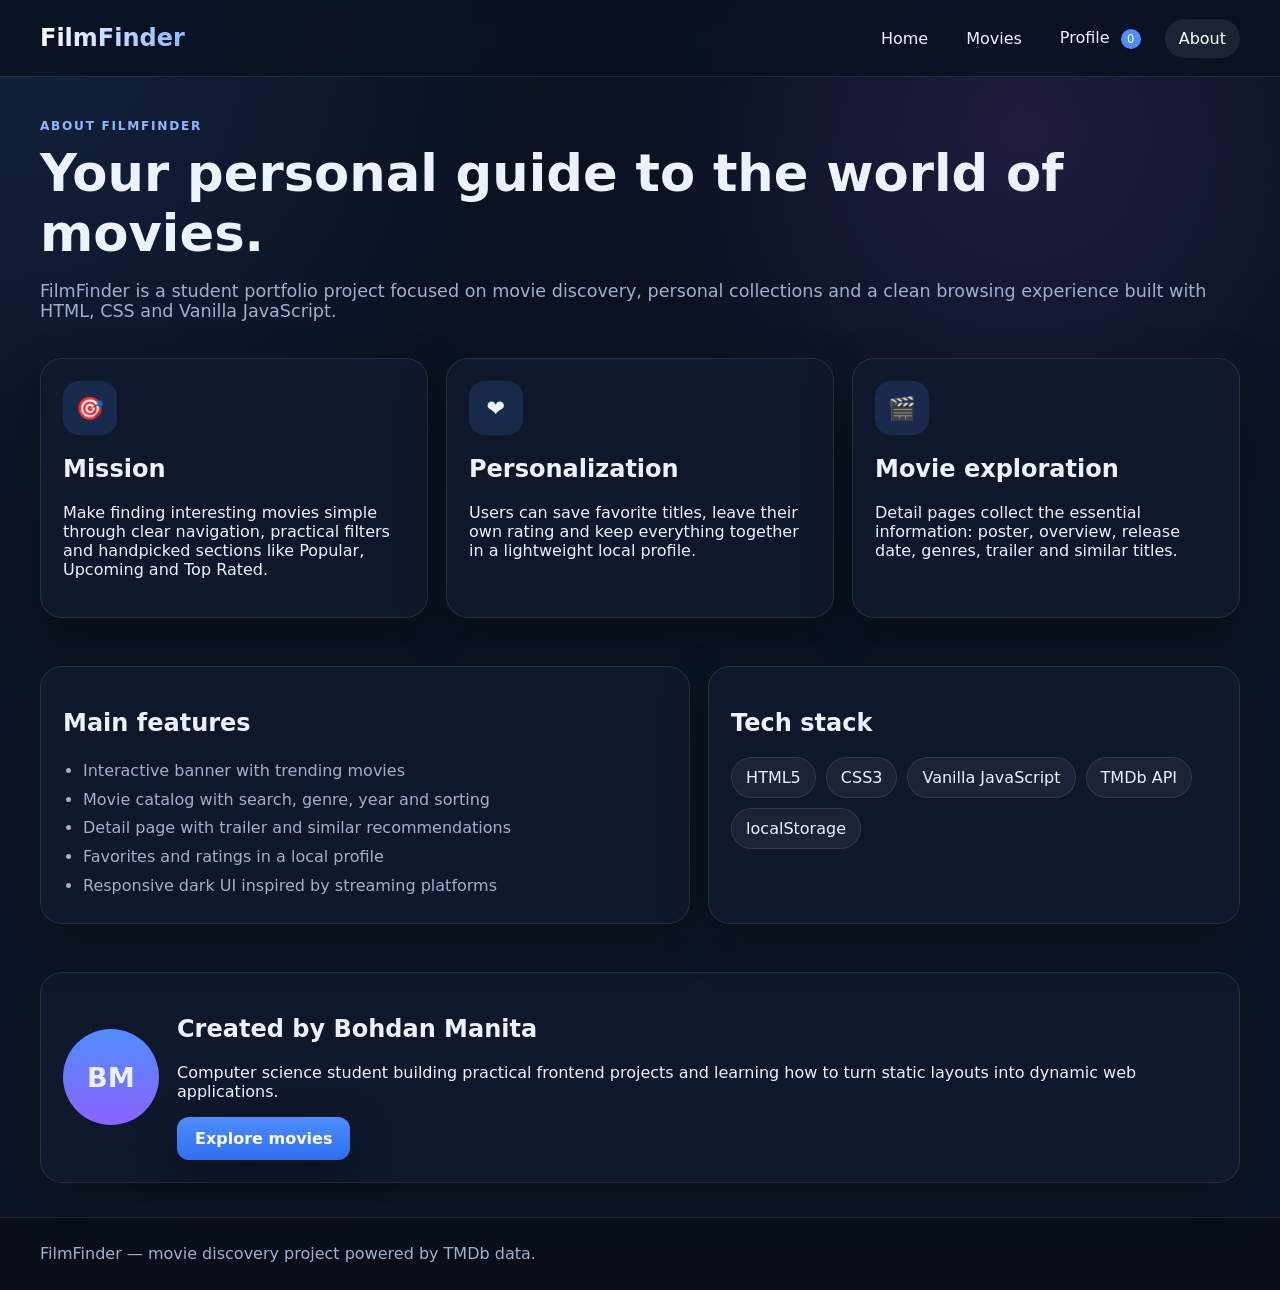
==== about.html @ 2740fe64 "Add files via upload" ====
<!DOCTYPE html>
<html lang="uk">
  <head>
    <meta charset="utf-8" />
    <meta name="viewport" content="width=device-width,initial-scale=1" />
    <title>FilmFinder — About</title>
    <link rel="stylesheet" href="style.css" />
  </head>
  <body data-page="about">
    <div class="site-shell">
      <header class="site-header">
        <nav class="container navbar" aria-label="Main navigation">
          <a class="brand" href="index.html">FilmFinder</a>
          <button class="nav-toggle" id="nav-toggle" aria-label="Open menu">☰</button>
          <ul class="nav-list" id="nav-list">
            <li><a href="index.html">Home</a></li>
            <li><a href="films.html">Movies</a></li>
            <li><a href="profile.html">Profile <span id="fav-count">0</span></a></li>
            <li><a href="about.html" aria-current="page">About</a></li>
          </ul>
        </nav>
      </header>

      <main class="site-main">
        <section class="container about-hero">
          <p class="eyebrow">About FilmFinder</p>
          <h1>Your personal guide to the world of movies.</h1>
          <p class="subtle large">
            FilmFinder is a student portfolio project focused on movie discovery, personal collections and a clean browsing experience built with HTML, CSS and Vanilla JavaScript.
          </p>
        </section>

        <section class="container about-grid section-block">
          <article class="glass-card about-card">
            <div class="icon-badge">🎯</div>
            <h2>Mission</h2>
            <p>
              Make finding interesting movies simple through clear navigation, practical filters and handpicked sections like Popular, Upcoming and Top Rated.
            </p>
          </article>

          <article class="glass-card about-card">
            <div class="icon-badge">❤️</div>
            <h2>Personalization</h2>
            <p>
              Users can save favorite titles, leave their own rating and keep everything together in a lightweight local profile.
            </p>
          </article>

          <article class="glass-card about-card">
            <div class="icon-badge">🎬</div>
            <h2>Movie exploration</h2>
            <p>
              Detail pages collect the essential information: poster, overview, release date, genres, trailer and similar titles.
            </p>
          </article>
        </section>

        <section class="container section-block about-columns">
          <div class="glass-card">
            <h2>Main features</h2>
            <ul class="feature-list">
              <li>Interactive banner with trending movies</li>
              <li>Movie catalog with search, genre, year and sorting</li>
              <li>Detail page with trailer and similar recommendations</li>
              <li>Favorites and ratings in a local profile</li>
              <li>Responsive dark UI inspired by streaming platforms</li>
            </ul>
          </div>

          <div class="glass-card">
            <h2>Tech stack</h2>
            <div class="tech-list">
              <span>HTML5</span>
              <span>CSS3</span>
              <span>Vanilla JavaScript</span>
              <span>TMDb API</span>
              <span>localStorage</span>
            </div>
          </div>
        </section>

        <section class="container section-block">
          <div class="glass-card creator-card">
            <div class="profile-avatar large">BM</div>
            <div>
              <h2>Created by Bohdan Manita</h2>
              <p>
                Computer science student building practical frontend projects and learning how to turn static layouts into dynamic web applications.
              </p>
              <a class="btn" href="films.html">Explore movies</a>
            </div>
          </div>
        </section>
      </main>

      <footer class="site-footer">
        <div class="container footer-inner">
          <p>FilmFinder — movie discovery project powered by TMDb data.</p>
        </div>
      </footer>
    </div>

    <script src="config.js"></script>
    <script src="app.js"></script>
  </body>
</html>
---- style.css ----
:root {
  --bg: #09111f;
  --bg-soft: #101a2c;
  --panel: rgba(16, 26, 44, 0.82);
  --panel-strong: rgba(10, 17, 31, 0.95);
  --line: rgba(255, 255, 255, 0.1);
  --text: #edf2ff;
  --muted: #9fb0ce;
  --accent: #4f8cff;
  --accent-strong: #2f6ff0;
  --danger: #ff5e7d;
  --success: #67dca5;
  --shadow: 0 18px 45px rgba(0,0,0,0.35);
  --radius: 18px;
  --max: 1200px;
  --card-radius: 16px;
  --font: Inter, system-ui, -apple-system, BlinkMacSystemFont, "Segoe UI", sans-serif;
}

* { box-sizing: border-box; }
html, body { margin: 0; min-height: 100%; }
body {
  font-family: var(--font);
  color: var(--text);
  background:
    radial-gradient(circle at top left, rgba(79,140,255,0.14), transparent 30%),
    radial-gradient(circle at 80% 10%, rgba(161,99,255,0.14), transparent 25%),
    linear-gradient(180deg, #09111f 0%, #0d1628 100%);
}
img { max-width: 100%; display: block; }
a { color: inherit; }
button, input, select { font: inherit; }

.site-shell { min-height: 100vh; display: flex; flex-direction: column; }
.site-main { flex: 1; }
.container { width: min(var(--max), calc(100% - 32px)); margin: 0 auto; }
.hidden { display: none !important; }
.visually-hidden {
  position: absolute; width: 1px; height: 1px; padding: 0; margin: -1px;
  overflow: hidden; clip: rect(0,0,0,0); white-space: nowrap; border: 0;
}
.subtle { color: var(--muted); }
.large { font-size: 1.1rem; }
.eyebrow {
  margin: 0 0 10px;
  color: #8fb6ff;
  text-transform: uppercase;
  letter-spacing: 0.14em;
  font-size: 0.76rem;
  font-weight: 700;
}

.site-header {
  position: sticky; top: 0; z-index: 50;
  backdrop-filter: blur(14px);
  background: rgba(9, 17, 31, 0.84);
  border-bottom: 1px solid var(--line);
}
.navbar {
  display: flex; align-items: center; justify-content: space-between;
  min-height: 76px; gap: 18px;
}
.brand {
  text-decoration: none; font-size: 1.5rem; font-weight: 800;
  background: linear-gradient(90deg, #fff, #8cb7ff);
  -webkit-background-clip: text; background-clip: text; color: transparent;
}
.nav-list {
  display: flex; gap: 10px; align-items: center; list-style: none; margin: 0; padding: 0;
}
.nav-list a {
  text-decoration: none; color: var(--text); font-weight: 500;
  padding: 10px 14px; border-radius: 999px; transition: 0.25s ease;
}
.nav-list a:hover, .nav-list a[aria-current="page"] {
  background: rgba(255,255,255,0.08); color: #fff;
}
#fav-count {
  display: inline-grid; place-items: center; min-width: 20px; height: 20px;
  padding: 0 6px; margin-left: 6px; border-radius: 999px;
  background: var(--accent); color: #fff; font-size: 0.72rem;
}
.nav-toggle { display: none; }

.hero { padding: 48px 0 22px; }
.hero-grid {
  display: grid; grid-template-columns: 1.05fr 1fr; gap: 26px; align-items: center;
}
.hero-home h1 { margin: 0 0 14px; font-size: clamp(2.2rem, 5vw, 4.3rem); line-height: 1.03; }
.hero-text { color: var(--muted); font-size: 1.08rem; max-width: 600px; }
.hero-actions { display: flex; gap: 14px; flex-wrap: wrap; margin-top: 28px; }
.hero-showcase { min-width: 0; }
.hero-slider-card {
  position: relative; min-height: 420px; border-radius: 28px; overflow: hidden;
  background: var(--panel); border: 1px solid var(--line); box-shadow: var(--shadow);
}
.hero-slider-content {
  min-height: inherit; display: flex; align-items: flex-end; padding: 24px;
  background-size: cover; background-position: center;
}
.hero-slider-content::before {
  content: ""; position: absolute; inset: 0;
  background: linear-gradient(180deg, rgba(4,7,16,0.08) 10%, rgba(4,7,16,0.88) 82%);
}
.hero-slider-inner { position: relative; z-index: 1; max-width: min(72%, 520px); padding-right: 18px; }
.hero-slider-inner h2 { margin: 0 0 10px; font-size: 2rem; }
.hero-slider-inner p { color: #d7e3ff; margin: 0 0 18px; }
.hero-meta { display: flex; gap: 10px; flex-wrap: wrap; color: #dce8ff; font-size: 0.95rem; margin-bottom: 14px; }
.slider-arrow {
  position: absolute; bottom: 20px; top: auto; transform: none; z-index: 3;
  width: 44px; height: 44px; border-radius: 50%; border: 1px solid rgba(255,255,255,0.12); cursor: pointer;
  background: rgba(8, 13, 24, 0.82); color: #fff; font-size: 1.55rem;
  display: grid; place-items: center; backdrop-filter: blur(8px);
}
.slider-arrow:hover { background: rgba(24, 45, 85, 0.95); }
.slider-arrow.left { right: 74px; left: auto; }
.slider-arrow.right { right: 20px; }
.slider-dots { display: flex; justify-content: center; gap: 8px; margin-top: 16px; }
.slider-dot {
  width: 10px; height: 10px; border-radius: 999px; background: rgba(255,255,255,0.22);
  border: none; cursor: pointer;
}
.slider-dot.active { background: var(--accent); width: 28px; }

.btn {
  display: inline-flex; align-items: center; justify-content: center; gap: 8px;
  border: 0; border-radius: 12px; padding: 12px 18px; cursor: pointer;
  background: linear-gradient(180deg, var(--accent), var(--accent-strong));
  color: #fff; text-decoration: none; font-weight: 700; box-shadow: var(--shadow);
}
.btn.secondary {
  background: rgba(255,255,255,0.06); color: var(--text); border: 1px solid var(--line); box-shadow: none;
}
.btn.danger { background: linear-gradient(180deg, #ff6f90, var(--danger)); }
.text-action {
  background: transparent; border: 0; color: #8fb6ff; cursor: pointer; padding: 0;
}

.section-block { padding: 14px 0 34px; }
.tight-top { padding-top: 8px; }
.section-head {
  display: flex; align-items: center; justify-content: space-between; gap: 16px; margin-bottom: 18px;
}
.section-head h2 { margin: 0; font-size: 1.55rem; }
.section-head a { color: #a6c4ff; text-decoration: none; }

.movie-grid {
  display: grid; grid-template-columns: repeat(auto-fill, minmax(220px, 1fr)); gap: 18px;
}
.home-section-grid {
  grid-template-columns: repeat(5, minmax(0, 1fr));
}
.section-cta-card {
  display: flex;
  min-height: 100%;
  background: linear-gradient(180deg, rgba(79,140,255,0.18), rgba(16,25,49,0.96));
  border: 1px solid rgba(110,154,255,0.28);
}
.section-cta-card-inner {
  display: flex;
  flex: 1;
  flex-direction: column;
  justify-content: center;
  align-items: flex-start;
  gap: 14px;
  padding: 24px;
}
.cta-kicker {
  display: inline-flex;
  align-items: center;
  padding: 6px 10px;
  border-radius: 999px;
  background: rgba(255,255,255,0.08);
  color: #d8e4ff;
  font-size: 0.78rem;
  font-weight: 700;
  letter-spacing: 0.04em;
  text-transform: uppercase;
}
.section-cta-card h3 {
  margin: 0;
  font-size: 1.3rem;
}
.section-cta-card p {
  margin: 0;
  color: var(--muted);
  line-height: 1.6;
}
.section-cta-btn {
  margin-top: auto;
}
.movie-card {
  background: var(--panel); border: 1px solid var(--line); border-radius: var(--card-radius);
  overflow: hidden; box-shadow: var(--shadow); display: flex; flex-direction: column;
}
.movie-poster-link { display: block; aspect-ratio: 2 / 3; background: #0f172a; }
.movie-poster-link img { width: 100%; height: 100%; object-fit: cover; }
.movie-card-body { padding: 14px; display: flex; flex-direction: column; gap: 10px; }
.movie-card h3 { margin: 0; font-size: 1.03rem; line-height: 1.3; }
.movie-card-meta {
  color: var(--muted); font-size: 0.92rem; display: flex; gap: 8px; flex-wrap: wrap;
}
.movie-card-actions { display: grid; grid-template-columns: 1fr 1fr; gap: 10px; margin-top: auto; }
.mini-btn {
  padding: 10px 12px; border-radius: 12px; border: 1px solid var(--line); cursor: pointer;
  text-decoration: none; text-align: center; font-weight: 700; background: rgba(255,255,255,0.04); color: #fff;
}
.mini-btn.primary { background: linear-gradient(180deg, #4f8cff, #2f6ff0); border: 0; }
.mini-btn.favorite.active { background: rgba(255, 94, 125, 0.16); border-color: rgba(255, 94, 125, 0.35); color: #ffd7e1; }

.page-heading { padding: 34px 0 10px; }
.page-heading.compact { padding-bottom: 2px; }
.page-heading h1 { margin: 0 0 8px; font-size: clamp(2rem, 3vw, 3rem); }

.filters-shell { padding: 8px 0 12px; }
.filters-grid {
  display: grid; grid-template-columns: 2fr 1fr 1fr 1fr auto; gap: 14px;
  background: var(--panel); border: 1px solid var(--line); border-radius: 22px; padding: 16px;
}
.search-field { position: relative; }
.search-field input, .filters-grid select {
  width: 100%; min-height: 52px; border-radius: 14px; border: 1px solid var(--line);
  background: rgba(255,255,255,0.05); color: var(--text); padding: 0 16px;
}
option {
  color: var(--text);
  background-color: var(--bg-soft);
}
.search-field input { padding-right: 58px; }
.search-embed-btn {
  position: absolute; top: 50%; right: 8px; transform: translateY(-50%);
  width: 40px; height: 40px; border-radius: 12px; border: 0; cursor: pointer;
  background: linear-gradient(180deg, #4f8cff, #2f6ff0); color: #fff;
}
.reset-btn { min-width: 132px; border-color: rgba(255,255,255,0.16); }
.catalog-summary { color: var(--muted); margin-bottom: 16px; }
.empty-state {
  margin-top: 18px; padding: 20px; border-radius: 16px; text-align: center;
  background: rgba(255,255,255,0.04); color: var(--muted); border: 1px dashed var(--line);
}
.pagination {
  display: flex; flex-wrap: wrap; gap: 8px; justify-content: center; margin-top: 26px;
}
.page-btn {
  min-width: 42px; height: 42px; border-radius: 12px; border: 1px solid var(--line);
  background: rgba(255,255,255,0.04); color: #fff; cursor: pointer;
}
.page-btn.active { background: var(--accent); border-color: transparent; }

.movie-hero {
  position: relative; min-height: 560px; background-position: center; background-size: cover;
  border-bottom: 1px solid var(--line);
}
.movie-hero-overlay {
  background: linear-gradient(180deg, rgba(6,10,18,0.45), rgba(6,10,18,0.92) 68%, rgba(6,10,18,1));
  min-height: inherit;
}
.details-layout { padding-top: 28px; padding-bottom: 34px; }
.back-btn { margin-bottom: 18px; }
.details-main {
  display: grid; grid-template-columns: 320px 1fr; gap: 28px; align-items: end;
}
.details-poster-wrap img {
  width: 100%; aspect-ratio: 2 / 3; object-fit: cover; border-radius: 22px; box-shadow: var(--shadow);
}
.details-copy h1 { margin: 0 0 12px; font-size: clamp(2rem, 4vw, 3.4rem); }
.detail-meta { color: #d9e4ff; margin: 0 0 16px; }
.detail-description { max-width: 800px; color: #e0e8f8; font-size: 1.03rem; line-height: 1.75; }
.details-actions-row { display: flex; gap: 12px; flex-wrap: wrap; margin: 26px 0; }
.rating-panel {
  background: rgba(8, 14, 26, 0.62); border: 1px solid var(--line); border-radius: 18px; padding: 18px;
  max-width: 640px;
}
.rating-panel h2 { margin: 0 0 6px; }
.stars { display: flex; flex-wrap: wrap; gap: 8px; margin: 16px 0 10px; }
.star-btn {
  width: 42px; height: 42px; border-radius: 12px; border: 1px solid var(--line);
  background: rgba(255,255,255,0.04); color: #b8c9e9; cursor: pointer; font-size: 1.2rem;
}
.star-btn.active { color: #ffd24d; background: rgba(255,210,77,0.12); border-color: rgba(255,210,77,0.4); }
.video-frame {
  width: 100%; max-width: 1000px; aspect-ratio: 16 / 9; border-radius: 22px; overflow: hidden;
  border: 1px solid var(--line); background: rgba(255,255,255,0.04);
}
.video-frame iframe { width: 100%; height: 100%; border: 0; display: block; }

.profile-shell { display: grid; gap: 22px; }
.profile-summary-card, .profile-card, .glass-card {
  background: var(--panel); border: 1px solid var(--line); border-radius: 22px; box-shadow: var(--shadow);
}
.profile-summary-card {
  display: grid; grid-template-columns: auto 1fr auto; gap: 18px; align-items: center; padding: 22px;
}
.profile-avatar {
  width: 74px; height: 74px; border-radius: 50%; display: grid; place-items: center;
  font-weight: 800; font-size: 1.4rem; background: linear-gradient(180deg, #4f8cff, #8b63ff);
}
.profile-avatar.large { width: 96px; height: 96px; font-size: 1.7rem; }
.profile-stats { display: flex; gap: 20px; }
.profile-stats div {
  min-width: 110px; background: rgba(255,255,255,0.05); border-radius: 16px; padding: 14px 16px;
  display: grid; gap: 4px;
}
.profile-stats strong { font-size: 1.5rem; }
.profile-stats span { color: var(--muted); font-size: 0.9rem; }
.profile-movie-grid { display: grid; gap: 16px; }
.profile-card {
  padding: 16px; display: grid; grid-template-columns: 88px 1fr auto; gap: 16px; align-items: center;
}
.profile-card img { width: 88px; aspect-ratio: 2 / 3; object-fit: cover; border-radius: 12px; }
.profile-card h3 { margin: 0 0 8px; }
.profile-card-meta { color: var(--muted); margin-bottom: 10px; }
.profile-card-actions { display: flex; gap: 8px; flex-wrap: wrap; justify-content: flex-end; }
.profile-rating-inline { color: #ffd24d; font-size: 1rem; }

.about-hero { padding: 42px 0 6px; }
.about-hero h1 { margin: 0 0 12px; font-size: clamp(2rem, 4vw, 3.4rem); }
.about-grid { display: grid; grid-template-columns: repeat(3, 1fr); gap: 18px; }
.about-card { padding: 22px; }
.icon-badge {
  width: 54px; height: 54px; border-radius: 16px; display: grid; place-items: center;
  background: rgba(79,140,255,0.16); font-size: 1.4rem; margin-bottom: 14px;
}
.about-columns { display: grid; grid-template-columns: 1.1fr 0.9fr; gap: 18px; }
.glass-card { padding: 22px; }
.feature-list { margin: 0; padding-left: 20px; color: var(--muted); line-height: 1.8; }
.tech-list { display: flex; flex-wrap: wrap; gap: 10px; }
.tech-list span {
  padding: 10px 14px; border-radius: 999px; background: rgba(255,255,255,0.05); border: 1px solid var(--line);
}
.creator-card { display: grid; grid-template-columns: auto 1fr; gap: 18px; align-items: center; }

.site-footer { margin-top: auto; border-top: 1px solid var(--line); background: rgba(7, 12, 22, 0.72); }
.footer-inner { min-height: 72px; display: flex; align-items: center; color: var(--muted); }

@media (max-width: 980px) {
  .hero-grid, .details-main, .about-grid, .about-columns, .profile-summary-card { grid-template-columns: 1fr; }
  .hero-slider-inner { max-width: 100%; }
  .profile-summary-card { align-items: start; }
  .filters-grid { grid-template-columns: 1fr 1fr; }
}

@media (max-width: 760px) {
  .nav-toggle {
    display: inline-grid; place-items: center; width: 42px; height: 42px;
    border-radius: 12px; border: 1px solid var(--line); background: rgba(255,255,255,0.04); color: #fff;
  }
  .nav-list {
    position: absolute; top: 76px; left: 16px; right: 16px; display: none; flex-direction: column;
    align-items: stretch; background: rgba(9,17,31,0.98); border: 1px solid var(--line); border-radius: 18px; padding: 10px;
  }
  .nav-list.open { display: flex; }
  .filters-grid { grid-template-columns: 1fr; }
  .movie-grid { grid-template-columns: repeat(auto-fill, minmax(160px, 1fr)); }
  .home-section-grid { grid-template-columns: repeat(3, minmax(0, 1fr)); }
  .movie-card-actions { grid-template-columns: 1fr; }
  .profile-card { grid-template-columns: 1fr; }
  .profile-card img { width: 120px; }
  .profile-card-actions { justify-content: flex-start; }
}

@media (max-width: 640px) {
  .home-section-grid { grid-template-columns: repeat(2, minmax(0, 1fr)); }
}
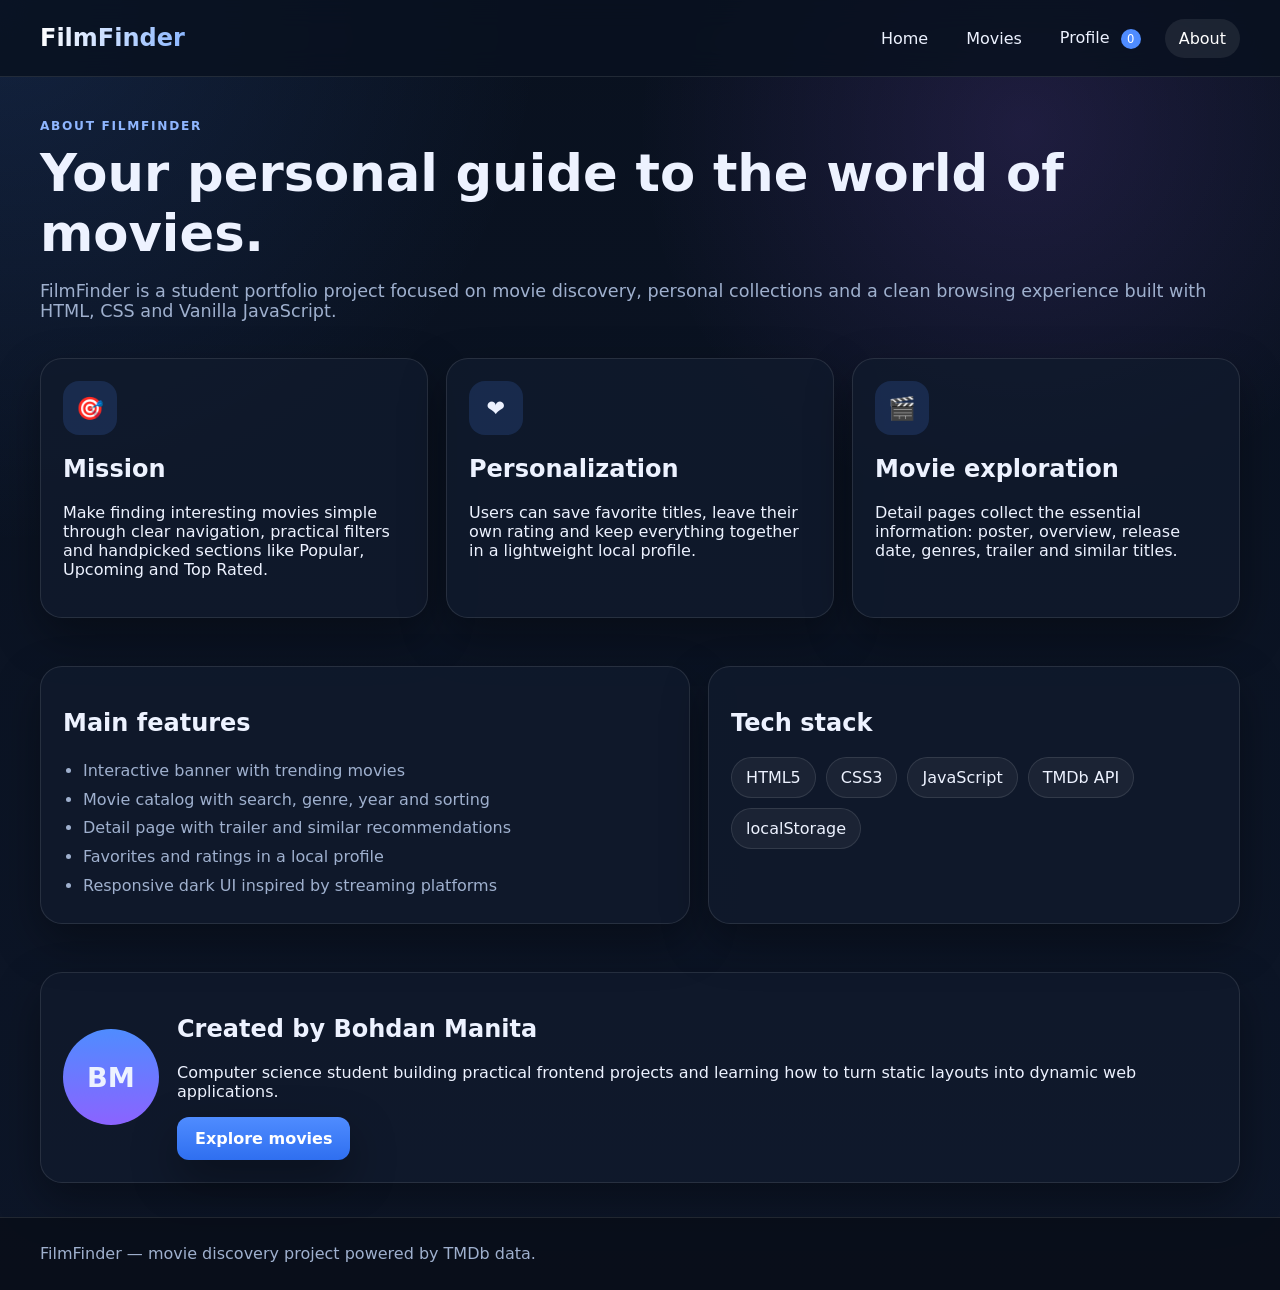
==== commit c061cac9: "Update about.html" ====
--- a/about.html
+++ b/about.html
@@ -73,7 +73,7 @@
             <div class="tech-list">
               <span>HTML5</span>
               <span>CSS3</span>
-              <span>Vanilla JavaScript</span>
+              <span>JavaScript</span>
               <span>TMDb API</span>
               <span>localStorage</span>
             </div>
